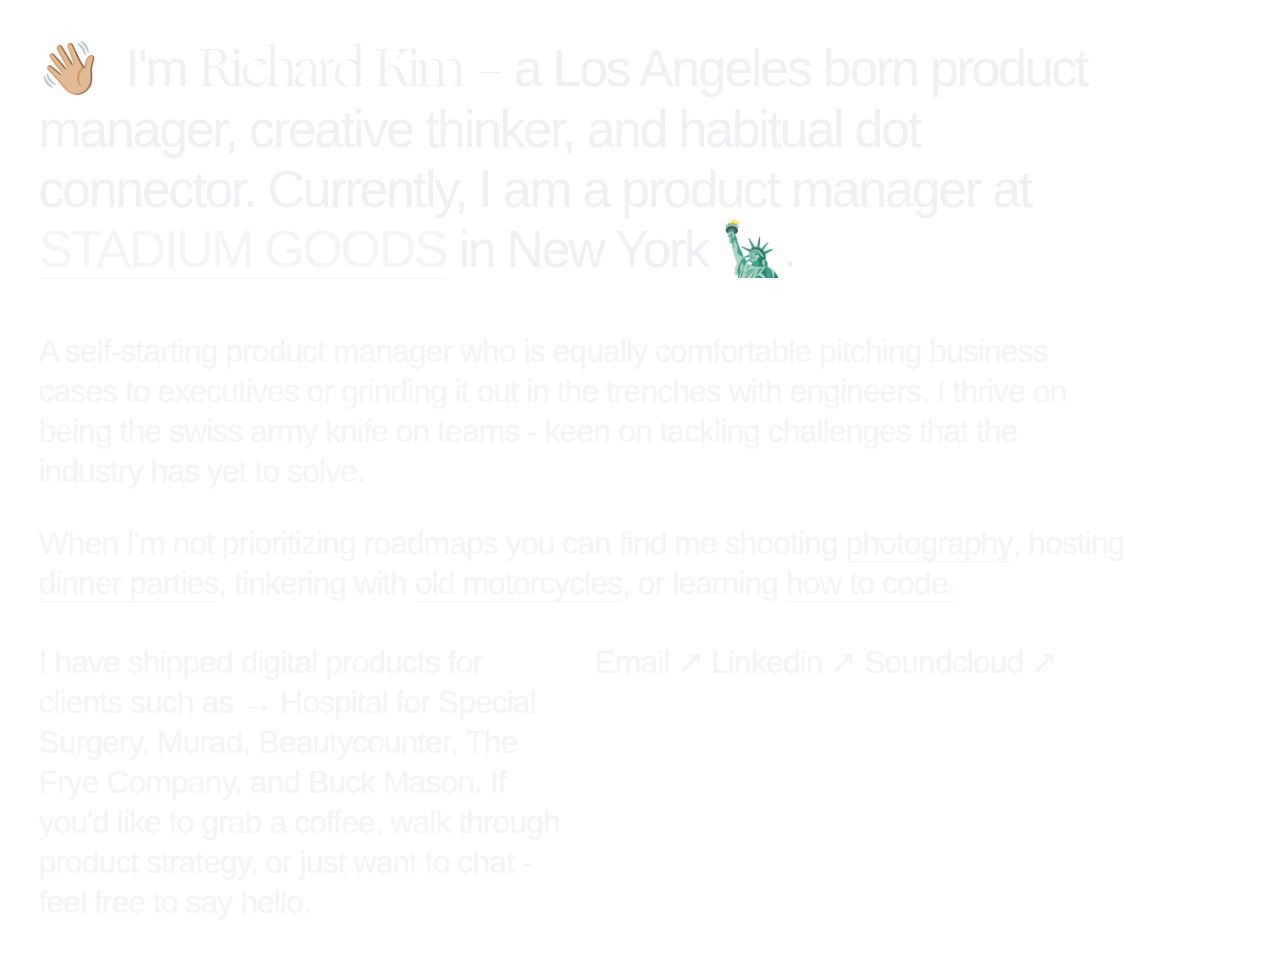
==== index.html @ e774eaf0 "Update index.html" ====
<html>
<head>
  <meta charset="utf-8"/>
  <title>Richard Kim – Product Manager</title>
  <meta content="Richard Kim is a Product Manager from Los Angeles living and working in Brooklyn, New York." name="description"/>
  <meta content="Richard Kim – Product Manager" property="og:title"/>
  <meta content="Richard Kim is a Product Manager from Los Angeles living and working in Brooklyn, New York." property="og:description"/>
  <meta content="assets/meta.png" property="og:image"/>
  <meta content="Richard Kim – Product Manager" property="twitter:title"/>
  <meta content="Richard Kim is a Product Manager from Los Angeles living and working in Brooklyn, New York." property="twitter:description"/>
  <meta content="assets/meta.png" property="twitter:image"/>
  <meta property="og:type" content="website"/>
  <meta content="summary_large_image" name="twitter:card"/>
  <meta content="width=device-width, initial-scale=1" name="viewport"/>
  <link href="https://emojipedia-us.s3.dualstack.us-west-1.amazonaws.com/thumbs/240/apple/237/black-large-square_2b1b.png" rel="shortcut icon" type="image/x-icon">
  <link href="https://emojipedia-us.s3.dualstack.us-west-1.amazonaws.com/thumbs/240/apple/237/black-large-square_2b1b.png" rel="apple-touch-icon">
  <!--CSS-->
  <link href="/css/rmsk.css" rel="stylesheet" >
  <!--[if lt IE 9]><script src="https://cdnjs.cloudflare.com/ajax/libs/html5shiv/3.7.3/html5shiv.min.js" type="text/javascript"></script><![endif]-->
  <script src="https://d3e54v103j8qbb.cloudfront.net/js/jquery-3.4.1.min.220afd743d.js?site=5a24876819e5440001d451df" type="text/javascript" integrity="sha256-CSXorXvZcTkaix6Yvo6HppcZGetbYMGWSFlBw8HfCJo=" crossorigin="anonymous"></script>
  <script src="https://uploads-ssl.webflow.com/5a24876819e5440001d451df/js/webflow.3bf64f3f9.js" type="text/javascript"></script>
   <!--[if lte IE 9]><script src="//cdnjs.cloudflare.com/ajax/libs/placeholders/3.0.2/placeholders.min.js"></script><![endif]-->

</head>
<body class="body">
  <div class="div-block-2019">
      <p class="paragraph-lrg">
          👋🏼 &nbsp;I'm<span class="name-hidden"> Richard Kim -</span> a Los Angeles born product manager, creative thinker, and habitual dot connector. Currently, I am a product manager at <a href="https://www.instagram.com/stadiumgoods/?hl=en" target="_blank" class="external">STADIUM GOODS</a> in New York 🗽.
      </p>
      <p class="paragraph-sml">
        A self-starting product manager who is equally comfortable pitching business cases to executives or grinding it out in the trenches with engineers. I thrive on being the swiss army knife on teams - keen on tackling challenges that the industry has yet to solve.
      </p>
        <p class="paragraph-sml">
          When I'm not prioritizing roadmaps you can find me shooting <span class="hover-title">photography</span><span class="hover-image"><img src="assets/seoul.jpg"></span>, hosting
          <span class="hover-title">dinner parties</span><span class="hover-image"><img src="assets/ig-1.JPG"></span>, tinkering with 
          <span class="hover-title">old motorcycles</span><span class="hover-image"><img src="assets/old-motorcycle.JPG"></span>, or learning 
          <span class="hover-title">how to code.</span><span class="hover-image"><img src="assets/write-code.png"></span>
        </p>
  </div>
  <div class="div-block-2019 sml">
      <div class="columns w-row">
          <div class="column-5 w-col w-col-6">
              <p class="paragraph-sml">I have shipped digital products for clients such as → Hospital for Special Surgery, Murad, Beautycounter, The Frye Company, and Buck Mason. If you'd like to grab a coffee, walk through product strategy, or just want to chat - feel free to say hello.</p>
          </div>
          <div class="column-6 w-col w-col-6">
              <p class="paragraph-sml">
                  <a href="mailto:richardmskim@gmail.com" class="links-2019">Email ↗</a>
                  <a href="https://www.linkedin.com/in/richard-kim-product-manager/" target="_blank" class="links-2019">Linkedin ↗</a>
                  <a href="https://soundcloud.com/richrdkim" target="_blank" class="links-2019">Soundcloud ↗</a>
              </p>
          </div>
      </div>
  </div>
</body>
</html>
---- css/rmsk.css ----
html{font-family:sans-serif;-ms-text-size-adjust:100%;-webkit-text-size-adjust:100%}body{margin:0}article,aside,details,figcaption,figure,footer,header,hgroup,main,menu,nav,section,summary{display:block}audio,canvas,progress,video{display:inline-block;vertical-align:baseline}audio:not([controls]){display:none;height:0}[hidden],template{display:none}a{background-color:transparent}a:active,a:hover{outline:0}abbr[title]{border-bottom:1px dotted}b,strong{font-weight:bold}dfn{font-style:italic}h1{font-size:2em;margin:.67em 0}mark{background:#ff0;color:#000}small{font-size:80%}sub,sup{font-size:75%;line-height:0;position:relative;vertical-align:baseline}sup{top:-0.5em}sub{bottom:-0.25em}img{border:0}svg:not(:root){overflow:hidden}figure{margin:1em 40px}hr{box-sizing:content-box;height:0}pre{overflow:auto}code,kbd,pre,samp{font-family:monospace,monospace;font-size:1em}button,input,optgroup,select,textarea{color:inherit;font:inherit;margin:0}button{overflow:visible}button,select{text-transform:none}button,html input[type="button"],input[type="reset"]{-webkit-appearance:button;cursor:pointer}button[disabled],html input[disabled]{cursor:default}button::-moz-focus-inner,input::-moz-focus-inner{border:0;padding:0}input{line-height:normal}input[type="checkbox"],input[type="radio"]{box-sizing:border-box;padding:0}input[type="number"]::-webkit-inner-spin-button,input[type="number"]::-webkit-outer-spin-button{height:auto}input[type="search"]{-webkit-appearance:none}input[type="search"]::-webkit-search-cancel-button,input[type="search"]::-webkit-search-decoration{-webkit-appearance:none}fieldset{border:1px solid #c0c0c0;margin:0 2px;padding:.35em .625em .75em}legend{border:0;padding:0}textarea{overflow:auto}optgroup{font-weight:bold}table{border-collapse:collapse;border-spacing:0}td,th{padding:0}

/* ==========================================================================
   Start of base Webflow CSS 
   ========================================================================== */
   @font-face{font-family:'webflow-icons';src:url("[data-uri]") format('truetype');font-weight:normal;font-style:normal}[class^="w-icon-"],[class*=" w-icon-"]{font-family:'webflow-icons' !important;speak:none;font-style:normal;font-weight:normal;font-variant:normal;text-transform:none;line-height:1;-webkit-font-smoothing:antialiased;-moz-osx-font-smoothing:grayscale}.w-icon-slider-right:before{content:"\e600"}.w-icon-slider-left:before{content:"\e601"}.w-icon-nav-menu:before{content:"\e602"}.w-icon-arrow-down:before,.w-icon-dropdown-toggle:before{content:"\e603"}.w-icon-file-upload-remove:before{content:"\e900"}.w-icon-file-upload-icon:before{content:"\e903"}*{-webkit-box-sizing:border-box;-moz-box-sizing:border-box;box-sizing:border-box}html{height:100%}body{margin:0;min-height:100%;background-color:#fff;font-family:Arial,sans-serif;font-size:14px;line-height:20px;color:#333}img{max-width:100%;vertical-align:middle;display:inline-block}html.w-mod-touch *{background-attachment:scroll !important}.w-block{display:block}.w-inline-block{max-width:100%;display:inline-block}.w-clearfix:before,.w-clearfix:after{content:" ";display:table;grid-column-start:1;grid-row-start:1;grid-column-end:2;grid-row-end:2}.w-clearfix:after{clear:both}.w-hidden{display:none}.w-button{display:inline-block;padding:9px 15px;background-color:#3898EC;color:white;border:0;line-height:inherit;text-decoration:none;cursor:pointer;border-radius:0}input.w-button{-webkit-appearance:button}html[data-w-dynpage] [data-w-cloak]{color:transparent !important}.w-webflow-badge,.w-webflow-badge *{position:static;left:auto;top:auto;right:auto;bottom:auto;z-index:auto;display:block;visibility:visible;overflow:visible;overflow-x:visible;overflow-y:visible;box-sizing:border-box;width:auto;height:auto;max-height:none;max-width:none;min-height:0;min-width:0;margin:0;padding:0;float:none;clear:none;border:0 none transparent;border-radius:0;background:none;background-image:none;background-position:0 0;background-size:auto auto;background-repeat:repeat;background-origin:padding-box;background-clip:border-box;background-attachment:scroll;background-color:transparent;box-shadow:none;opacity:1;transform:none;transition:none;direction:ltr;font-family:inherit;font-weight:inherit;color:inherit;font-size:inherit;line-height:inherit;font-style:inherit;font-variant:inherit;text-align:inherit;letter-spacing:inherit;text-decoration:inherit;text-indent:0;text-transform:inherit;list-style-type:disc;text-shadow:none;font-smoothing:auto;vertical-align:baseline;cursor:inherit;white-space:inherit;word-break:normal;word-spacing:normal;word-wrap:normal}.w-webflow-badge{position:fixed !important;display:inline-block !important;visibility:visible !important;z-index:2147483647 !important;top:auto !important;right:12px !important;bottom:12px !important;left:auto !important;color:#AAADB0 !important;background-color:#fff !important;border-radius:3px !important;padding:6px 8px 6px 6px !important;font-size:12px !important;opacity:1 !important;line-height:14px !important;text-decoration:none !important;transform:none !important;margin:0 !important;width:auto !important;height:auto !important;overflow:visible !important;white-space:nowrap;box-shadow:0 0 0 1px rgba(0,0,0,0.1),0 1px 3px rgba(0,0,0,0.1);cursor:pointer}.w-webflow-badge>img{display:inline-block !important;visibility:visible !important;opacity:1 !important;vertical-align:middle !important}h1,h2,h3,h4,h5,h6{font-weight:bold}h1{font-size:38px;line-height:44px;margin-top:20px}h2{font-size:32px;line-height:36px;margin-top:20px}h3{font-size:24px;line-height:30px;margin-top:20px}h4{font-size:18px;line-height:24px;margin-top:10px}h5{font-size:14px;line-height:20px;margin-top:10px}h6{font-size:12px;line-height:18px;margin-top:10px}p{margin-top:0}blockquote{margin:0 0 10px 0;padding:10px 20px;border-left:5px solid #E2E2E2;font-size:18px;line-height:22px}figure{margin:0}figcaption{margin-top:5px;text-align:center}ul,ol{margin-top:0;padding-left:40px}.w-list-unstyled{padding-left:0;list-style:none}.w-embed:before,.w-embed:after{content:" ";display:table;grid-column-start:1;grid-row-start:1;grid-column-end:2;grid-row-end:2}.w-embed:after{clear:both}.w-video{width:100%;position:relative;padding:0}.w-video iframe,.w-video object,.w-video embed{position:absolute;top:0;left:0;width:100%;height:100%}fieldset{padding:0;margin:0;border:0}button,html input[type="button"],input[type="reset"]{border:0;cursor:pointer;-webkit-appearance:button}.w-form{margin:0 0 15px}.w-form-done{display:none;padding:20px;text-align:center;background-color:#dddddd}.w-form-fail{display:none;margin-top:10px;padding:10px;background-color:#ffdede}label{display:block;margin-bottom:5px;font-weight:bold}.w-input,.w-select{display:block;width:100%;height:38px;padding:8px 12px;font-size:14px;line-height:1.42857143;color:#333333;vertical-align:middle;background-color:#ffffff;border:1px solid #cccccc}.w-input:-moz-placeholder,.w-select:-moz-placeholder{color:#999}.w-input::-moz-placeholder,.w-select::-moz-placeholder{color:#f0f0f5;}.w-input:-ms-input-placeholder,.w-select:-ms-input-placeholder{color:#999}.w-input::-webkit-input-placeholder,.w-select::-webkit-input-placeholder{color:#999}.w-input:focus,.w-select:focus{border-color:#3898EC;outline:0}.w-input[disabled],.w-select[disabled],.w-input[readonly],.w-select[readonly],fieldset[disabled] .w-input,fieldset[disabled] .w-select{cursor:not-allowed;background-color:#eeeeee}textarea.w-input,textarea.w-select{height:auto}.w-select{background-color:#f3f3f3}.w-select[multiple]{height:auto}.w-form-label{display:inline-block;cursor:pointer;font-weight:normal;margin-bottom:0}.w-radio{display:block;margin-bottom:5px;padding-left:20px}.w-radio:before,.w-radio:after{content:" ";display:table;grid-column-start:1;grid-row-start:1;grid-column-end:2;grid-row-end:2}.w-radio:after{clear:both}.w-radio-input{margin:4px 0 0;margin-top:1px \9;line-height:normal;float:left;margin-left:-20px}.w-radio-input{margin-top:3px}.w-file-upload{display:block}.w-file-upload-input{width:.1px;height:.1px;opacity:0;overflow:hidden;position:absolute;z-index:-100}.w-file-upload-default,.w-file-upload-uploading,.w-file-upload-success{display:inline-block;color:#333333}.w-file-upload-error{display:block;margin-top:10px}.w-file-upload-default.w-hidden,.w-file-upload-uploading.w-hidden,.w-file-upload-error.w-hidden,.w-file-upload-success.w-hidden{display:none}.w-file-upload-uploading-btn{display:flex;font-size:14px;font-weight:normal;cursor:pointer;margin:0;padding:8px 12px;border:1px solid #cccccc;background-color:#fafafa}.w-file-upload-file{display:flex;flex-grow:1;justify-content:space-between;margin:0;padding:8px 9px 8px 11px;border:1px solid #cccccc;background-color:#fafafa}.w-file-upload-file-name{font-size:14px;font-weight:normal;display:block}.w-file-remove-link{margin-top:3px;margin-left:10px;width:auto;height:auto;padding:3px;display:block;cursor:pointer}.w-icon-file-upload-remove{margin:auto;font-size:10px}.w-file-upload-error-msg{display:inline-block;color:#ea384c;padding:2px 0}.w-file-upload-info{display:inline-block;line-height:38px;padding:0 12px}.w-file-upload-label{display:inline-block;font-size:14px;font-weight:normal;cursor:pointer;margin:0;padding:8px 12px;border:1px solid #cccccc;background-color:#fafafa}.w-icon-file-upload-icon,.w-icon-file-upload-uploading{display:inline-block;margin-right:8px;width:20px}.w-icon-file-upload-uploading{height:20px}.w-container{margin-left:auto;margin-right:auto;max-width:940px}.w-container:before,.w-container:after{content:" ";display:table;grid-column-start:1;grid-row-start:1;grid-column-end:2;grid-row-end:2}.w-container:after{clear:both}.w-container .w-row{margin-left:-10px;margin-right:-10px}.w-row:before,.w-row:after{content:" ";display:table;grid-column-start:1;grid-row-start:1;grid-column-end:2;grid-row-end:2}.w-row:after{clear:both}.w-row .w-row{margin-left:0;margin-right:0}.w-col{position:relative;float:left;width:100%;min-height:1px;padding-left:10px;padding-right:10px}.w-col .w-col{padding-left:0;padding-right:0}.w-col-1{width:8.33333333%}.w-col-2{width:16.66666667%}.w-col-3{width:25%}.w-col-4{width:33.33333333%}.w-col-5{width:41.66666667%}.w-col-6{width:50%}.w-col-7{width:58.33333333%}.w-col-8{width:66.66666667%}.w-col-9{width:75%}.w-col-10{width:83.33333333%}.w-col-11{width:91.66666667%}.w-col-12{width:100%}.w-hidden-main{display:none !important}@media screen and (max-width:991px){.w-container{max-width:728px}.w-hidden-main{display:inherit !important}.w-hidden-medium{display:none !important}.w-col-medium-1{width:8.33333333%}.w-col-medium-2{width:16.66666667%}.w-col-medium-3{width:25%}.w-col-medium-4{width:33.33333333%}.w-col-medium-5{width:41.66666667%}.w-col-medium-6{width:50%}.w-col-medium-7{width:58.33333333%}.w-col-medium-8{width:66.66666667%}.w-col-medium-9{width:75%}.w-col-medium-10{width:83.33333333%}.w-col-medium-11{width:91.66666667%}.w-col-medium-12{width:100%}.w-col-stack{width:100%;left:auto;right:auto}}@media screen and (max-width:767px){.w-hidden-main{display:inherit !important}.w-hidden-medium{display:inherit !important}.w-hidden-small{display:none !important}.w-row,.w-container .w-row{margin-left:0;margin-right:0}.w-col{width:100%;left:auto;right:auto}.w-col-small-1{width:8.33333333%}.w-col-small-2{width:16.66666667%}.w-col-small-3{width:25%}.w-col-small-4{width:33.33333333%}.w-col-small-5{width:41.66666667%}.w-col-small-6{width:50%}.w-col-small-7{width:58.33333333%}.w-col-small-8{width:66.66666667%}.w-col-small-9{width:75%}.w-col-small-10{width:83.33333333%}.w-col-small-11{width:91.66666667%}.w-col-small-12{width:100%}}@media screen and (max-width:479px){.w-container{max-width:none}.w-hidden-main{display:inherit !important}.w-hidden-medium{display:inherit !important}.w-hidden-small{display:inherit !important}.w-hidden-tiny{display:none !important}.w-col{width:100%}.w-col-tiny-1{width:8.33333333%}.w-col-tiny-2{width:16.66666667%}.w-col-tiny-3{width:25%}.w-col-tiny-4{width:33.33333333%}.w-col-tiny-5{width:41.66666667%}.w-col-tiny-6{width:50%}.w-col-tiny-7{width:58.33333333%}.w-col-tiny-8{width:66.66666667%}.w-col-tiny-9{width:75%}.w-col-tiny-10{width:83.33333333%}.w-col-tiny-11{width:91.66666667%}.w-col-tiny-12{width:100%}}.w-widget{position:relative}.w-widget-map{width:100%;height:400px}.w-widget-map label{width:auto;display:inline}.w-widget-map img{max-width:inherit}.w-widget-map .gm-style-iw{text-align:center}.w-widget-map .gm-style-iw>button{display:none !important}.w-widget-twitter{overflow:hidden}.w-widget-twitter-count-shim{display:inline-block;vertical-align:top;position:relative;width:28px;height:20px;text-align:center;background:white;border:#758696 solid 1px;border-radius:3px}.w-widget-twitter-count-shim *{pointer-events:none;-webkit-user-select:none;-moz-user-select:none;-ms-user-select:none;user-select:none}.w-widget-twitter-count-shim .w-widget-twitter-count-inner{position:relative;font-size:15px;line-height:12px;text-align:center;color:#999;font-family:serif}.w-widget-twitter-count-shim .w-widget-twitter-count-clear{position:relative;display:block}.w-widget-twitter-count-shim.w--large{width:36px;height:28px}.w-widget-twitter-count-shim.w--large .w-widget-twitter-count-inner{font-size:18px;line-height:18px}.w-widget-twitter-count-shim:not(.w--vertical){margin-left:5px;margin-right:8px}.w-widget-twitter-count-shim:not(.w--vertical).w--large{margin-left:6px}.w-widget-twitter-count-shim:not(.w--vertical):before,.w-widget-twitter-count-shim:not(.w--vertical):after{top:50%;left:0;border:solid transparent;content:" ";height:0;width:0;position:absolute;pointer-events:none}.w-widget-twitter-count-shim:not(.w--vertical):before{border-color:rgba(117,134,150,0);border-right-color:#5d6c7b;border-width:4px;margin-left:-9px;margin-top:-4px}.w-widget-twitter-count-shim:not(.w--vertical).w--large:before{border-width:5px;margin-left:-10px;margin-top:-5px}.w-widget-twitter-count-shim:not(.w--vertical):after{border-color:rgba(255,255,255,0);border-right-color:white;border-width:4px;margin-left:-8px;margin-top:-4px}.w-widget-twitter-count-shim:not(.w--vertical).w--large:after{border-width:5px;margin-left:-9px;margin-top:-5px}.w-widget-twitter-count-shim.w--vertical{width:61px;height:33px;margin-bottom:8px}.w-widget-twitter-count-shim.w--vertical:before,.w-widget-twitter-count-shim.w--vertical:after{top:100%;left:50%;border:solid transparent;content:" ";height:0;width:0;position:absolute;pointer-events:none}.w-widget-twitter-count-shim.w--vertical:before{border-color:rgba(117,134,150,0);border-top-color:#5d6c7b;border-width:5px;margin-left:-5px}.w-widget-twitter-count-shim.w--vertical:after{border-color:rgba(255,255,255,0);border-top-color:white;border-width:4px;margin-left:-4px}.w-widget-twitter-count-shim.w--vertical .w-widget-twitter-count-inner{font-size:18px;line-height:22px}.w-widget-twitter-count-shim.w--vertical.w--large{width:76px}.w-widget-gplus{overflow:hidden}.w-background-video{position:relative;overflow:hidden;height:500px;color:white}.w-background-video>video{background-size:cover;background-position:50% 50%;position:absolute;margin:auto;width:100%;height:100%;right:-100%;bottom:-100%;top:-100%;left:-100%;object-fit:cover;z-index:-100}.w-background-video>video::-webkit-media-controls-start-playback-button{display:none !important;-webkit-appearance:none}.w-slider{position:relative;height:300px;text-align:center;background:#dddddd;clear:both;-webkit-tap-highlight-color:rgba(0,0,0,0);tap-highlight-color:rgba(0,0,0,0)}.w-slider-mask{position:relative;display:block;overflow:hidden;z-index:1;left:0;right:0;height:100%;white-space:nowrap}.w-slide{position:relative;display:inline-block;vertical-align:top;width:100%;height:100%;white-space:normal;text-align:left}.w-slider-nav{position:absolute;z-index:2;top:auto;right:0;bottom:0;left:0;margin:auto;padding-top:10px;height:40px;text-align:center;-webkit-tap-highlight-color:rgba(0,0,0,0);tap-highlight-color:rgba(0,0,0,0)}.w-slider-nav.w-round>div{border-radius:100%}.w-slider-nav.w-num>div{width:auto;height:auto;padding:.2em .5em;font-size:inherit;line-height:inherit}.w-slider-nav.w-shadow>div{box-shadow:0 0 3px rgba(51,51,51,0.4)}.w-slider-nav-invert{color:#fff}.w-slider-nav-invert>div{background-color:rgba(34,34,34,0.4)}.w-slider-nav-invert>div.w-active{background-color:#222}.w-slider-dot{position:relative;display:inline-block;width:1em;height:1em;background-color:rgba(255,255,255,0.4);cursor:pointer;margin:0 3px .5em;transition:background-color 100ms,color 100ms}.w-slider-dot.w-active{background-color:#fff}.w-slider-arrow-left,.w-slider-arrow-right{position:absolute;width:80px;top:0;right:0;bottom:0;left:0;margin:auto;cursor:pointer;overflow:hidden;color:white;font-size:40px;-webkit-tap-highlight-color:rgba(0,0,0,0);tap-highlight-color:rgba(0,0,0,0);-webkit-user-select:none;-moz-user-select:none;-ms-user-select:none;user-select:none}.w-slider-arrow-left [class^="w-icon-"],.w-slider-arrow-right [class^="w-icon-"],.w-slider-arrow-left [class*=" w-icon-"],.w-slider-arrow-right [class*=" w-icon-"]{position:absolute}.w-slider-arrow-left{z-index:3;right:auto}.w-slider-arrow-right{z-index:4;left:auto}.w-icon-slider-left,.w-icon-slider-right{top:0;right:0;bottom:0;left:0;margin:auto;width:1em;height:1em}.w-dropdown{display:inline-block;position:relative;text-align:left;margin-left:auto;margin-right:auto;z-index:900}.w-dropdown-btn,.w-dropdown-toggle,.w-dropdown-link{position:relative;vertical-align:top;text-decoration:none;color:#222222;padding:20px;text-align:left;margin-left:auto;margin-right:auto;white-space:nowrap}.w-dropdown-toggle{-webkit-user-select:none;-moz-user-select:none;-ms-user-select:none;user-select:none;display:inline-block;cursor:pointer;padding-right:40px}.w-icon-dropdown-toggle{position:absolute;top:0;right:0;bottom:0;margin:auto;margin-right:20px;width:1em;height:1em}.w-dropdown-list{position:absolute;background:#dddddd;display:none;min-width:100%}.w-dropdown-list.w--open{display:block}.w-dropdown-link{padding:10px 20px;display:block;color:#222222}.w-dropdown-link.w--current{color:#0082f3}@media screen and (max-width:767px){.w-nav-brand{padding-left:10px}}.w-lightbox-backdrop{color:#000;cursor:auto;font-family:serif;font-size:medium;font-style:normal;font-variant:normal;font-weight:normal;letter-spacing:normal;line-height:normal;list-style:disc;text-align:start;text-indent:0;text-shadow:none;text-transform:none;visibility:visible;white-space:normal;word-break:normal;word-spacing:normal;word-wrap:normal;position:fixed;top:0;right:0;bottom:0;left:0;color:#fff;font-family:"Helvetica Neue",Helvetica,Ubuntu,"Segoe UI",Verdana,sans-serif;font-size:17px;line-height:1.2;font-weight:300;text-align:center;background:rgba(0,0,0,0.9);z-index:2000;outline:0;opacity:0;-webkit-user-select:none;-moz-user-select:none;-ms-user-select:none;-webkit-tap-highlight-color:transparent;-webkit-transform:translate(0, 0)}.w-lightbox-backdrop,.w-lightbox-container{height:100%;overflow:auto;-webkit-overflow-scrolling:touch}.w-lightbox-content{position:relative;height:100vh;overflow:hidden}.w-lightbox-view{position:absolute;width:100vw;height:100vh;opacity:0}.w-lightbox-view:before{content:"";height:100vh}.w-lightbox-group,.w-lightbox-group .w-lightbox-view,.w-lightbox-group .w-lightbox-view:before{height:86vh}.w-lightbox-frame,.w-lightbox-view:before{display:inline-block;vertical-align:middle}.w-lightbox-figure{position:relative;margin:0}.w-lightbox-group .w-lightbox-figure{cursor:pointer}.w-lightbox-img{width:auto;height:auto;max-width:none}.w-lightbox-image{display:block;float:none;max-width:100vw;max-height:100vh}.w-lightbox-group .w-lightbox-image{max-height:86vh}.w-lightbox-caption{position:absolute;right:0;bottom:0;left:0;padding:.5em 1em;background:rgba(0,0,0,0.4);text-align:left;text-overflow:ellipsis;white-space:nowrap;overflow:hidden}.w-lightbox-embed{position:absolute;top:0;right:0;bottom:0;left:0;width:100%;height:100%}.w-lightbox-control{position:absolute;top:0;width:4em;background-size:24px;background-repeat:no-repeat;background-position:center;cursor:pointer;-webkit-transition:all .3s;transition:all .3s}.w-lightbox-left{display:none;bottom:0;left:0;background-image:url("[data-uri]")}.w-lightbox-right{display:none;right:0;bottom:0;background-image:url("[data-uri]")}.w-lightbox-close{right:0;height:2.6em;background-image:url("[data-uri]");background-size:18px}.w-lightbox-strip{position:absolute;bottom:0;left:0;right:0;padding:0 1vh;line-height:0;white-space:nowrap;overflow-x:auto;overflow-y:hidden}.w-lightbox-item{display:inline-block;width:10vh;padding:2vh 1vh;box-sizing:content-box;cursor:pointer;-webkit-transform:translate3d(0, 0, 0)}.w-lightbox-active{opacity:.3}.w-lightbox-thumbnail{position:relative;height:10vh;background:#222;overflow:hidden}.w-lightbox-thumbnail-image{position:absolute;top:0;left:0}.w-lightbox-thumbnail .w-lightbox-tall{top:50%;width:100%;-webkit-transform:translate(0, -50%);-ms-transform:translate(0, -50%);transform:translate(0, -50%)}.w-lightbox-thumbnail .w-lightbox-wide{left:50%;height:100%;-webkit-transform:translate(-50%, 0);-ms-transform:translate(-50%, 0);transform:translate(-50%, 0)}.w-lightbox-spinner{position:absolute;top:50%;left:50%;box-sizing:border-box;width:40px;height:40px;margin-top:-20px;margin-left:-20px;border:5px solid rgba(0,0,0,0.4);border-radius:50%;-webkit-animation:spin .8s infinite linear;animation:spin .8s infinite linear}.w-lightbox-spinner:after{content:"";position:absolute;top:-4px;right:-4px;bottom:-4px;left:-4px;border:3px solid transparent;border-bottom-color:#fff;border-radius:50%}.w-lightbox-hide{display:none}.w-lightbox-noscroll{overflow:hidden}@media (min-width:768px){.w-lightbox-content{height:96vh;margin-top:2vh}.w-lightbox-view,.w-lightbox-view:before{height:96vh}.w-lightbox-group,.w-lightbox-group .w-lightbox-view,.w-lightbox-group .w-lightbox-view:before{height:84vh}.w-lightbox-image{max-width:96vw;max-height:96vh}.w-lightbox-group .w-lightbox-image{max-width:82.3vw;max-height:84vh}.w-lightbox-left,.w-lightbox-right{display:block;opacity:.5}.w-lightbox-close{opacity:.8}.w-lightbox-control:hover{opacity:1}}.w-lightbox-inactive,.w-lightbox-inactive:hover{opacity:0}.w-richtext:before,.w-richtext:after{content:" ";display:table;grid-column-start:1;grid-row-start:1;grid-column-end:2;grid-row-end:2}.w-richtext:after{clear:both}.w-richtext[contenteditable="true"]:before,.w-richtext[contenteditable="true"]:after{white-space:initial}.w-richtext ol,.w-richtext ul{overflow:hidden}.w-richtext .w-richtext-figure-selected.w-richtext-figure-type-video div:after,.w-richtext .w-richtext-figure-selected[data-rt-type="video"] div:after{outline:2px solid #2895f7}.w-richtext .w-richtext-figure-selected.w-richtext-figure-type-image div,.w-richtext .w-richtext-figure-selected[data-rt-type="image"] div{outline:2px solid #2895f7}.w-richtext figure.w-richtext-figure-type-video>div:after,.w-richtext figure[data-rt-type="video"]>div:after{content:'';position:absolute;display:none;left:0;top:0;right:0;bottom:0}.w-richtext figure{position:relative;max-width:60%}.w-richtext figure>div:before{cursor:default !important}.w-richtext figure img{width:100%}.w-richtext figure figcaption.w-richtext-figcaption-placeholder{opacity:.6}.w-richtext figure div{font-size:0;color:transparent}.w-richtext figure.w-richtext-figure-type-image,.w-richtext figure[data-rt-type="image"]{display:table}.w-richtext figure.w-richtext-figure-type-image>div,.w-richtext figure[data-rt-type="image"]>div{display:inline-block}.w-richtext figure.w-richtext-figure-type-image>figcaption,.w-richtext figure[data-rt-type="image"]>figcaption{display:table-caption;caption-side:bottom}.w-richtext figure.w-richtext-figure-type-video,.w-richtext figure[data-rt-type="video"]{width:60%;height:0}.w-richtext figure.w-richtext-figure-type-video iframe,.w-richtext figure[data-rt-type="video"] iframe{position:absolute;top:0;left:0;width:100%;height:100%}.w-richtext figure.w-richtext-figure-type-video>div,.w-richtext figure[data-rt-type="video"]>div{width:100%}.w-richtext figure.w-richtext-align-center{margin-right:auto;margin-left:auto;clear:both}.w-richtext figure.w-richtext-align-center.w-richtext-figure-type-image>div,.w-richtext figure.w-richtext-align-center[data-rt-type="image"]>div{max-width:100%}.w-richtext figure.w-richtext-align-normal{clear:both}.w-richtext figure.w-richtext-align-fullwidth{width:100%;max-width:100%;text-align:center;clear:both;display:block;margin-right:auto;margin-left:auto}.w-richtext figure.w-richtext-align-fullwidth>div{display:inline-block;padding-bottom:inherit}.w-richtext figure.w-richtext-align-fullwidth>figcaption{display:block}.w-richtext figure.w-richtext-align-floatleft{float:left;margin-right:15px;clear:none}.w-richtext figure.w-richtext-align-floatright{float:right;margin-left:15px;clear:none}.w-nav{position:relative;background:#dddddd;z-index:1000}.w-nav:before,.w-nav:after{content:" ";display:table;grid-column-start:1;grid-row-start:1;grid-column-end:2;grid-row-end:2}.w-nav:after{clear:both}.w-nav-brand{position:relative;float:left;text-decoration:none;color:#333333}.w-nav-link{position:relative;display:inline-block;vertical-align:top;text-decoration:none;color:#222222;padding:20px;text-align:left;margin-left:auto;margin-right:auto}.w-nav-link.w--current{color:#0082f3}.w-nav-menu{position:relative;float:right}[data-nav-menu-open]{display:block !important;position:absolute;top:100%;left:0;right:0;background:#C8C8C8;text-align:center;overflow:visible;min-width:200px}.w--nav-link-open{display:block;position:relative}.w-nav-overlay{position:absolute;overflow:hidden;display:none;top:100%;left:0;right:0;width:100%}.w-nav-overlay [data-nav-menu-open]{top:0}.w-nav[data-animation="over-left"] .w-nav-overlay{width:auto}.w-nav[data-animation="over-left"] .w-nav-overlay,.w-nav[data-animation="over-left"] [data-nav-menu-open]{right:auto;z-index:1;top:0}.w-nav[data-animation="over-right"] .w-nav-overlay{width:auto}.w-nav[data-animation="over-right"] .w-nav-overlay,.w-nav[data-animation="over-right"] [data-nav-menu-open]{left:auto;z-index:1;top:0}.w-nav-button{position:relative;float:right;padding:18px;font-size:24px;display:none;cursor:pointer;-webkit-tap-highlight-color:rgba(0,0,0,0);tap-highlight-color:rgba(0,0,0,0);-webkit-user-select:none;-moz-user-select:none;-ms-user-select:none;user-select:none}.w-nav-button.w--open{background-color:#C8C8C8;color:white}.w-nav[data-collapse="all"] .w-nav-menu{display:none}.w-nav[data-collapse="all"] .w-nav-button{display:block}.w--nav-dropdown-open{display:block}.w--nav-dropdown-toggle-open{display:block}.w--nav-dropdown-list-open{position:static}@media screen and (max-width:991px){.w-nav[data-collapse="medium"] .w-nav-menu{display:none}.w-nav[data-collapse="medium"] .w-nav-button{display:block}}@media screen and (max-width:767px){.w-nav[data-collapse="small"] .w-nav-menu{display:none}.w-nav[data-collapse="small"] .w-nav-button{display:block}.w-nav-brand{padding-left:10px}}@media screen and (max-width:479px){.w-nav[data-collapse="tiny"] .w-nav-menu{display:none}.w-nav[data-collapse="tiny"] .w-nav-button{display:block}}.w-tabs{position:relative}.w-tabs:before,.w-tabs:after{content:" ";display:table;grid-column-start:1;grid-row-start:1;grid-column-end:2;grid-row-end:2}.w-tabs:after{clear:both}.w-tab-menu{position:relative}.w-tab-link{position:relative;display:inline-block;vertical-align:top;text-decoration:none;padding:9px 30px;text-align:left;cursor:pointer;color:#222222;background-color:#dddddd}.w-tab-link.w--current{background-color:#C8C8C8}.w-tab-link:focus{outline:0}.w-tab-content{position:relative;display:block;overflow:hidden}.w-tab-pane{position:relative;display:none}.w--tab-active{display:block}@media screen and (max-width:479px){.w-tab-link{display:block}}.w-ix-emptyfix:after{content:""}@keyframes spin{0%{transform:rotate(0deg)}100%{transform:rotate(360deg)}}.w-dyn-empty{padding:10px;background-color:#dddddd}.w-dyn-hide{display:none !important}.w-dyn-bind-empty{display:none !important}.w-condition-invisible{display:none !important}

   /* ==========================================================================
      Start of Hover CSS
      ========================================================================== */
.hover-title {
    display: inline;
    pointer-events: auto;
    cursor: pointer;
    border-bottom: 1px solid #f5f5f5;
  }

.hover-image {
    visibility: hidden;
  }

body:not(.mobile) .hover-title:hover + .hover-image {
    visibility: visible;
    pointer-events: none;
  }

.hover-image {
    display: flex;
    position: fixed;
    top: 80%;
    left: 80%;
    transform: translate(-50%, -50%);
    z-index: -1;
    pointer-events: none;
    flex-direction: column;
    align-items: center;
    justify-content: center;

/* Change width and height to scale images */
    width: 40vw;
    height: 40vh;
  }

.hover-image img {
    max-width: 100% !important;
    max-height: 100% !important;
    width: auto !important;
    height: auto !important;
    margin-bottom: 0;
  }

   /* ==========================================================================
      CSS
      ========================================================================== */
    ::-moz-selection { background:#f0f0f5; }
    ::selection { background:#f0f0f5; }

   
    a.external:visited {
      text-decoration: none;
      color: #f5f5f5;
      border-bottom: 1px solid #f5f5f5;
  }
    a.external:link {
      text-decoration: none;
      color: #f5f5f5;
      border-bottom: 1px solid #f5f5f5;
  }

   
   .utility-page-wrap {
     display: block;
     width: 300px;
     height: 100vh;
     max-height: 100%;
     max-width: 50%;
     margin-top: 10%;
     margin-right: auto;
     margin-left: auto;
     -webkit-box-pack: center;
     -webkit-justify-content: center;
     -ms-flex-pack: center;
     justify-content: center;
     -webkit-box-align: center;
     -webkit-align-items: center;
     -ms-flex-align: center;
     align-items: center;
   }
   
   .utility-page-content {
     display: block;
     margin-right: auto;
     margin-left: auto;
     -webkit-box-orient: vertical;
     -webkit-box-direction: normal;
     -webkit-flex-direction: column;
     -ms-flex-direction: column;
     flex-direction: column;
     text-align: center;
   }
   
   .utility-page-form {
     display: -webkit-box;
     display: -webkit-flex;
     display: -ms-flexbox;
     display: flex;
     -webkit-box-orient: vertical;
     -webkit-box-direction: normal;
     -webkit-flex-direction: column;
     -ms-flex-direction: column;
     flex-direction: column;
     -webkit-box-pack: start;
     -webkit-justify-content: flex-start;
     -ms-flex-pack: start;
     justify-content: flex-start;
     -webkit-box-align: start;
     -webkit-align-items: flex-start;
     -ms-flex-align: start;
     align-items: flex-start;
   }
   
   .submit-button {
     border-radius: 4px;
   }
   
   .div-block-2019 {
     width: 85%;
     margin-top: 3%;
     margin-left: 3%;
   }
   
   .div-block-2019.sml {
     margin-bottom: 0px;
   }
   
   .paragraph-lrg {
     font-family: Favorit, sans-serif;
     color: #f0f0f5;
     font-size: 3.7em;
     line-height: 60px;
     letter-spacing: -2.2px;
   }
   
   .paragraph-lrg.hover {
     position: absolute;
     border-bottom: 2px solid #797979;
     color: #797979;
     cursor: se-resize;
   }
   
   .paragraph-sml {
     font-family: Favorit, sans-serif;
     color: #f5f5f5;
     font-size: 32px;
     line-height: 40px;
     letter-spacing: -1px;
   }
   
   .column-5 {
     padding-right: 12px;
     padding-left: 0px;
   }
   
   .column-6 {
     padding-right: 0px;
     padding-left: 12px;
   }
   
   .image-9 {
     position: absolute;
     left: 25%;
     top: 13%;
     right: 0%;
     bottom: 0%;
     z-index: 1;
     border-radius: 0px;
   }
   
   .links-2019 {
     color: #f5f5f5;
     text-decoration: none;
     cursor: pointer;
   }
   
   .image-10 {
     display: none;
   }
   
   .paragraph-xl {
     display: none;
     font-family: Favorit, sans-serif;
     color: #111;
     font-size: 52px;
     line-height: 60px;
     letter-spacing: -2.2px;
   }
   
   .body {
     overflow: auto;
     background-color: #101010;
     background: url(https://static.highsnobiety.com/thumbor/MctsD_KGHaMLcYtyAIEdGMLjDKo=/fit-in/800x533/smart/static.highsnobiety.com/wp-content/uploads/2013/07/tet-wtaps-interview-01.jpg) no-repeat center center fixed; 
     -webkit-background-size: cover;
     -moz-background-size: cover;
     -o-background-size: cover;
     background-size: cover;
   }
   
   .text-span {
     color: #111;
   }
   
   .text-span-2 {
     color: #111;
   }
   


   .name-hidden {
     display: inline;
     opacity: 1;
     color: #f0f0f5;
     font-family: "Ogg";
   }
   
   html.w-mod-js *[data-ix="ease-in-scroll-1s"] {
     opacity: 0;
   }
   
   html.w-mod-js *[data-ix="ease-in-scroll-1s-2"] {
     opacity: 0;
   }
   
   html.w-mod-js *[data-ix="about-ease"] {
     opacity: 0;
   }
   
   @media screen and (max-width: 991px) {
     .link-2 {
       font-size: 24px;
       letter-spacing: 0.4px;
     }
     .div-block-2019 {
       width: 90%;
     }
     .image-9 {
       left: 50%;
       top: 2%;
     }
     .image-10 {
       display: none;
     }
     .paragraph-xl {
       display: none;
     }
     .columns {
       margin-bottom: 40px;
     }
     .name-hidden {
       color: #fafafa;
     }
   }
   
   @media screen and (max-width: 767px) {
    .hover-image {
      display: flex;
      position: fixed;
      top: 80%;
      left: 50%;
      transform: translate(-50%, -50%);
      z-index: -1;
      pointer-events: none;
      flex-direction: column;
      align-items: center;
      justify-content: center;
      width: 80vw;
      height: 80vh;
     } 

    .link-2 {
       font-size: 22px;
     }
     .div-block-2019 {
       width: 92%;
     }
     .paragraph-lrg {
       margin-bottom: 40px;
       font-size: 36px;
       line-height: 44px;
     }
     .paragraph-lrg.hover {
       display: none;
     }
     .paragraph-sml {
       margin-bottom: 40px;
     }
     .column-5 {
       padding-right: 0px;
     }
     .column-6 {
       padding-left: 0px;
     }
     .image-9 {
       display: none;
     }
     .image-10 {
       display: none;
     }
     .paragraph-xl {
       display: inline-block;
       margin-top: 40px;
       margin-bottom: 20px;
       font-size: 68px;
       line-height: 74px;
     }
     .name-hidden {
       opacity: 1;
       color: #f0f0f5;
     }
   }
   
   @media screen and (max-width: 479px) {
      .link-2 {
       font-size: 20px;
     }
     .utility-page-wrap {
       max-width: 90%;
     }
     .div-block-2019 {
       width: 92%;
       margin-top: 10%;
       margin-bottom: 10%;
     }
     .div-block-2019.sml {
       margin-top: 0%;
       margin-bottom: 15%;
       padding-bottom: 10px;
     }
     .paragraph-lrg {
       margin-bottom: 20px;
       font-size: 30px;
       line-height: 38px;
       letter-spacing: -1px;
     }
     .paragraph-lrg.hover {
       display: none;
     }
     .paragraph-sml {
       display: block;
       margin-bottom: 20px;
       font-size: 20px;
       line-height: 28px;
       letter-spacing: -0.5px;
     }
     .image-9 {
       display: none;
     }
     .image-10 {
       display: block;
       width: 94%;
       max-width: none;
       min-width: auto;
       margin-top: 3%;
       margin-right: 3%;
       margin-left: 3%;
       float: none;
       border-radius: 4px;
     }
     .paragraph-xl {
       display: inline-block;
       margin-top: 20px;
       margin-bottom: 20px;
       font-size: 68px;
       line-height: 74px;
       letter-spacing: -1.25px;
     }
     .body {
       background-color: #101010;
     }
     .name-hidden {
       opacity: 1;
       color: #f0f0f5;
     }
   }
   @font-face {
    font-family: 'Ogg';
    src: url('/fonts/OggRoman-Regular.woff2') format('woff2');
    font-weight: 400;
    font-style: normal;
  }
   @font-face {
     font-family: 'Neue Haas Unica Pro';
     src: url('https://uploads-ssl.webflow.com/5a24876819e5440001d451df/5bdd27294de57d2c0fe48768_neue-haas-unica-pro-regular.woff') format('woff');
     font-weight: 400;
     font-style: normal;
   }
   @font-face {
     font-family: 'Favorit Lining';
     src: url('https://uploads-ssl.webflow.com/5a24876819e5440001d451df/5dddf8d5af313a7bf38b9d48_Favorit-Light_Lining.woff') format('woff');
     font-weight: 200;
     font-style: normal;
   }
   @font-face {
     font-family: 'Favorit';
     src: url('https://uploads-ssl.webflow.com/5a24876819e5440001d451df/5dddf8d57f261535bcf4a244_Favorit_Light.woff') format('woff');
     font-weight: 300;
     font-style: normal;
   }
   @font-face {
     font-family: 'Helveticaneue';
     src: url('https://uploads-ssl.webflow.com/5a24876819e5440001d451df/5a2c54df937442000184919f_HelveticaNeue%20Light.ttf') format('truetype');
     font-weight: 300;
     font-style: normal;
   }
   @font-face {
     font-family: 'Helveticaneue';
     src: url('https://uploads-ssl.webflow.com/5a24876819e5440001d451df/5a2c5455b311980001620f72_HelveticaNeue-Bold.ttf') format('truetype');
     font-weight: 700;
     font-style: normal;
   }
   @font-face {
     font-family: 'Helveticaneue';
     src: url('https://uploads-ssl.webflow.com/5a24876819e5440001d451df/5a2c54c09374420001849192_helveticaneue-thin.ttf') format('truetype');
     font-weight: 100;
     font-style: normal;
   }
   @font-face {
     font-family: 'Neue Haas Unica Pro';
     src: url('https://uploads-ssl.webflow.com/5a24876819e5440001d451df/5c68e6d52e43da02893c5edc_NeueHaasUnicaPro-Thin.otf') format('opentype');
     font-weight: 100;
     font-style: normal;
   }
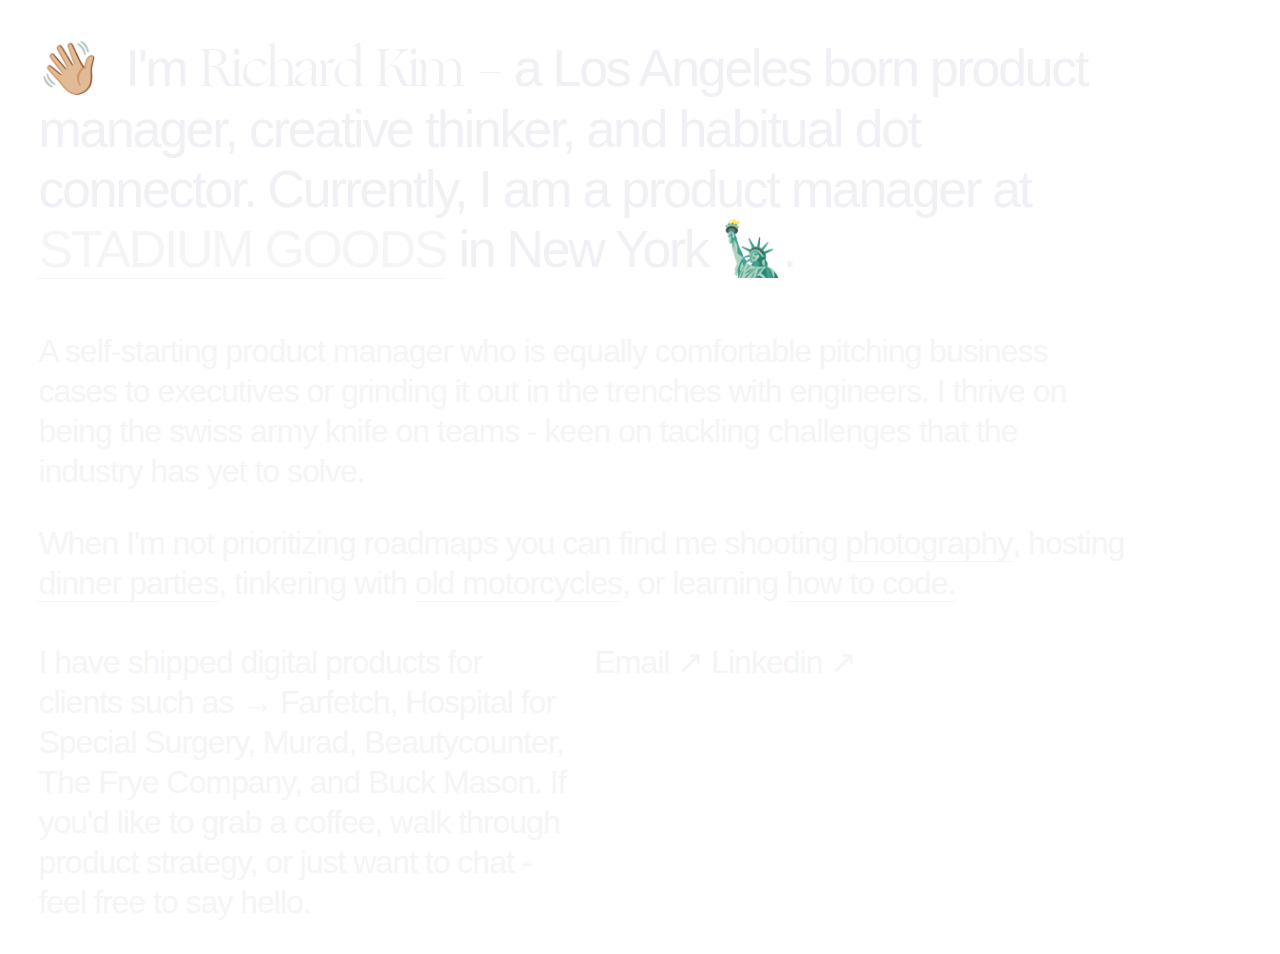
==== commit e9eef3b1: "Update index.html" ====
--- a/index.html
+++ b/index.html
@@ -40,13 +40,12 @@
   <div class="div-block-2019 sml">
       <div class="columns w-row">
           <div class="column-5 w-col w-col-6">
-              <p class="paragraph-sml">I have shipped digital products for clients such as → Hospital for Special Surgery, Murad, Beautycounter, The Frye Company, and Buck Mason. If you'd like to grab a coffee, walk through product strategy, or just want to chat - feel free to say hello.</p>
+              <p class="paragraph-sml">I have shipped digital products for clients such as → Farfetch, Hospital for Special Surgery, Murad, Beautycounter, The Frye Company, and Buck Mason. If you'd like to grab a coffee, walk through product strategy, or just want to chat - feel free to say hello.</p>
           </div>
           <div class="column-6 w-col w-col-6">
               <p class="paragraph-sml">
                   <a href="mailto:richardmskim@gmail.com" class="links-2019">Email ↗</a>
                   <a href="https://www.linkedin.com/in/richard-kim-product-manager/" target="_blank" class="links-2019">Linkedin ↗</a>
-                  <a href="https://soundcloud.com/richrdkim" target="_blank" class="links-2019">Soundcloud ↗</a>
               </p>
           </div>
       </div>
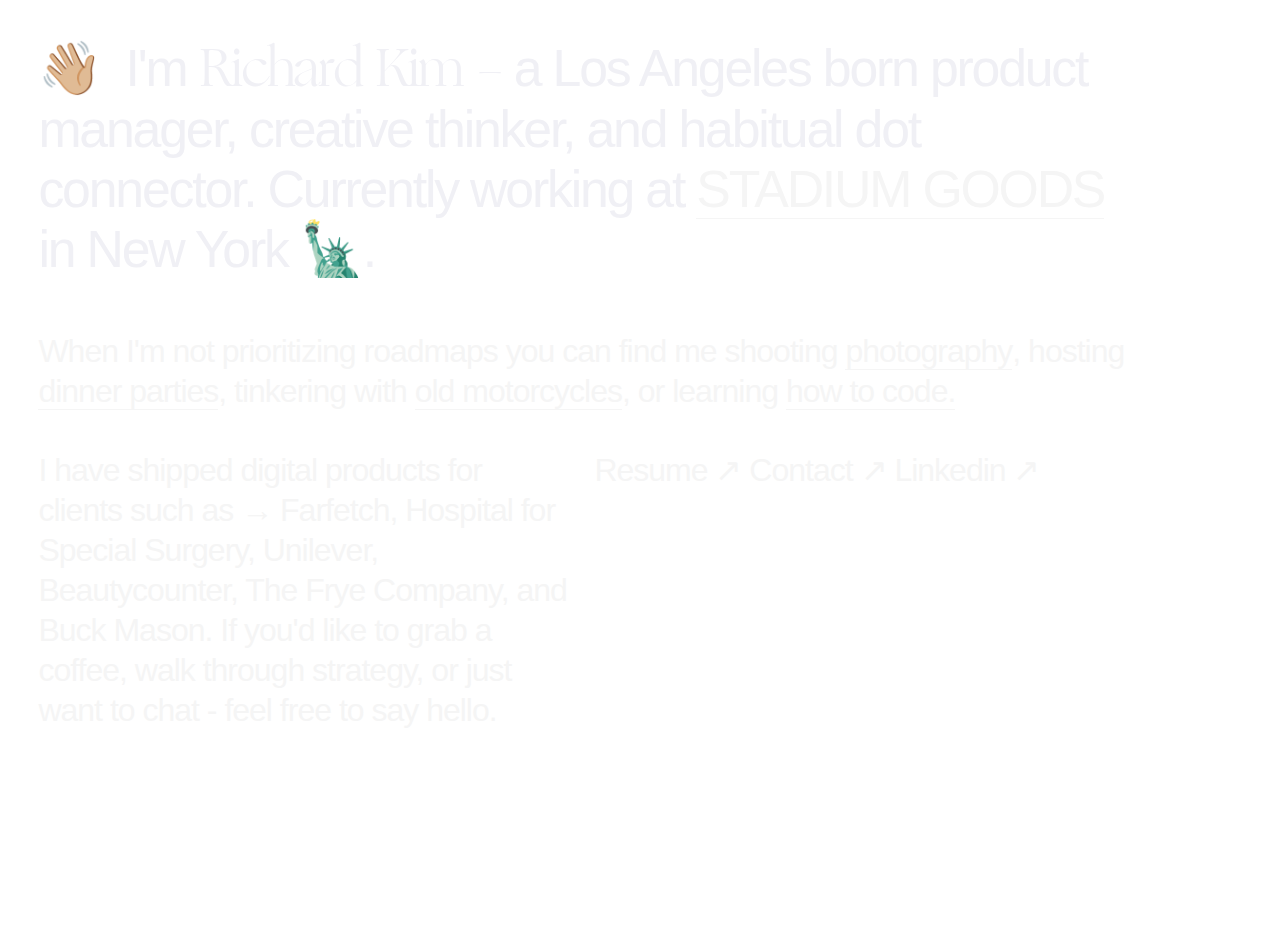
==== commit be27293b: "Update index.html" ====
--- a/index.html
+++ b/index.html
@@ -25,26 +25,24 @@
 <body class="body">
   <div class="div-block-2019">
       <p class="paragraph-lrg">
-          👋🏼 &nbsp;I'm<span class="name-hidden"> Richard Kim -</span> a Los Angeles born product manager, creative thinker, and habitual dot connector. Currently, I am a product manager at <a href="https://www.instagram.com/stadiumgoods/?hl=en" target="_blank" class="external">STADIUM GOODS</a> in New York 🗽.
+          👋🏼 &nbsp;I'm<span class="name-hidden"> Richard Kim -</span> a Los Angeles born product manager, creative thinker, and habitual dot connector. Currently working at <a href="https://www.instagram.com/stadiumgoods/?hl=en" target="_blank" class="external">STADIUM GOODS</a> in New York 🗽.
       </p>
       <p class="paragraph-sml">
-        A self-starting product manager who is equally comfortable pitching business cases to executives or grinding it out in the trenches with engineers. I thrive on being the swiss army knife on teams - keen on tackling challenges that the industry has yet to solve.
-      </p>
-        <p class="paragraph-sml">
           When I'm not prioritizing roadmaps you can find me shooting <span class="hover-title">photography</span><span class="hover-image"><img src="assets/seoul.jpg"></span>, hosting
           <span class="hover-title">dinner parties</span><span class="hover-image"><img src="assets/ig-1.JPG"></span>, tinkering with 
           <span class="hover-title">old motorcycles</span><span class="hover-image"><img src="assets/old-motorcycle.JPG"></span>, or learning 
           <span class="hover-title">how to code.</span><span class="hover-image"><img src="assets/write-code.png"></span>
-        </p>
+      </p>
   </div>
   <div class="div-block-2019 sml">
       <div class="columns w-row">
           <div class="column-5 w-col w-col-6">
-              <p class="paragraph-sml">I have shipped digital products for clients such as → Farfetch, Hospital for Special Surgery, Murad, Beautycounter, The Frye Company, and Buck Mason. If you'd like to grab a coffee, walk through product strategy, or just want to chat - feel free to say hello.</p>
+              <p class="paragraph-sml">I have shipped digital products for clients such as → Farfetch, Hospital for Special Surgery, Unilever, Beautycounter, The Frye Company, and Buck Mason. If you'd like to grab a coffee, walk through strategy, or just want to chat - feel free to say hello.</p>
           </div>
           <div class="column-6 w-col w-col-6">
               <p class="paragraph-sml">
-                  <a href="mailto:richardmskim@gmail.com" class="links-2019">Email ↗</a>
+                  <a href="https://drive.google.com/file/d/10Drb95AjwOddddp1iuH8jJJFGaTnSLfr8ZBP/view" class="links-2019">Resume ↗</a>
+                  <a href="mailto:richardmskim@gmail.com" class="links-2019">Contact ↗</a>
                   <a href="https://www.linkedin.com/in/richard-kim-product-manager/" target="_blank" class="links-2019">Linkedin ↗</a>
               </p>
           </div>
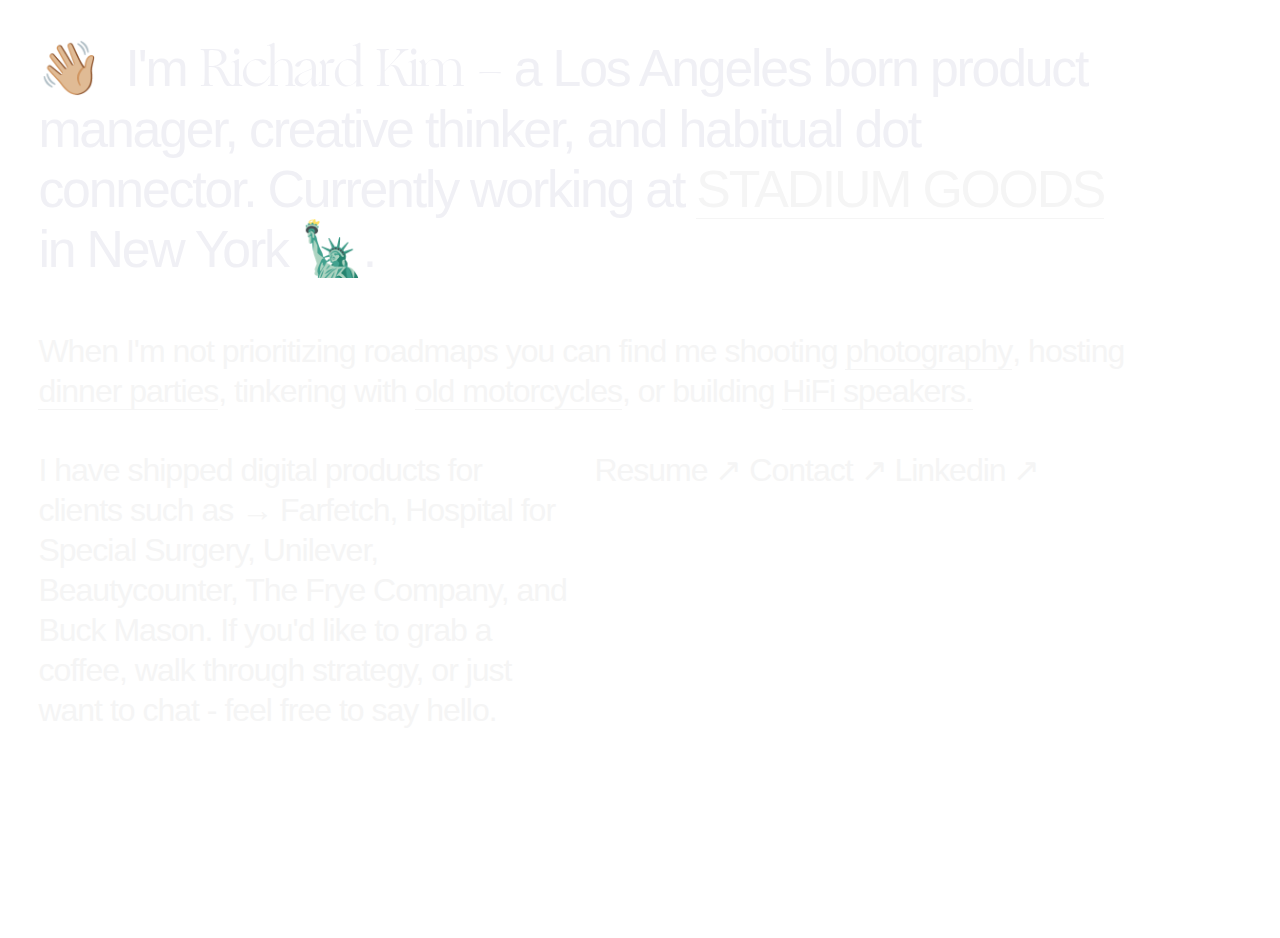
==== commit 15988325: "Update index.html" ====
--- a/index.html
+++ b/index.html
@@ -30,8 +30,8 @@
       <p class="paragraph-sml">
           When I'm not prioritizing roadmaps you can find me shooting <span class="hover-title">photography</span><span class="hover-image"><img src="assets/seoul.jpg"></span>, hosting
           <span class="hover-title">dinner parties</span><span class="hover-image"><img src="assets/ig-1.JPG"></span>, tinkering with 
-          <span class="hover-title">old motorcycles</span><span class="hover-image"><img src="assets/old-motorcycle.JPG"></span>, or learning 
-          <span class="hover-title">how to code.</span><span class="hover-image"><img src="assets/write-code.png"></span>
+          <span class="hover-title">old motorcycles</span><span class="hover-image"><img src="assets/old-motorcycle.JPG"></span>, or building  
+          <span class="hover-title">HiFi speakers.</span><span class="hover-image"><img src="assets/RNI-Films-IMG-9827D83F-3AD3-4504-81E4-BA2D8CC9C7A8 2.jpg"></span>
       </p>
   </div>
   <div class="div-block-2019 sml">
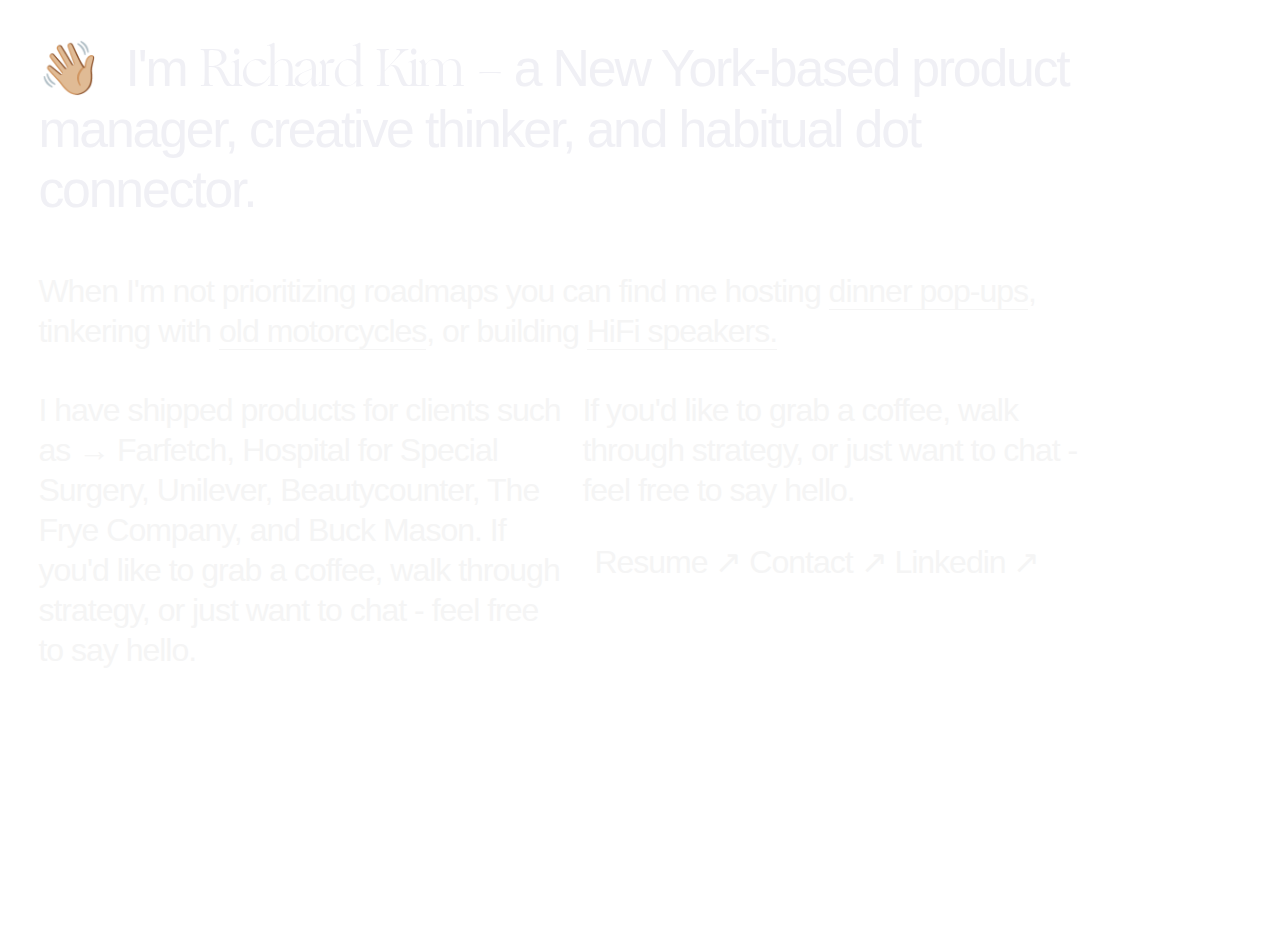
==== commit fc45d09d: "Update index.html" ====
--- a/index.html
+++ b/index.html
@@ -25,11 +25,11 @@
 <body class="body">
   <div class="div-block-2019">
       <p class="paragraph-lrg">
-          👋🏼 &nbsp;I'm<span class="name-hidden"> Richard Kim -</span> a Los Angeles born product manager, creative thinker, and habitual dot connector. Currently working at <a href="https://www.instagram.com/stadiumgoods/?hl=en" target="_blank" class="external">STADIUM GOODS</a> in New York 🗽.
+          👋🏼 &nbsp;I'm<span class="name-hidden"> Richard Kim -</span> a New York-based product manager, creative thinker, and habitual dot connector.
       </p>
       <p class="paragraph-sml">
-          When I'm not prioritizing roadmaps you can find me shooting <span class="hover-title">photography</span><span class="hover-image"><img src="assets/seoul.jpg"></span>, hosting
-          <span class="hover-title">dinner parties</span><span class="hover-image"><img src="assets/ig-1.JPG"></span>, tinkering with 
+          When I'm not prioritizing roadmaps you can find me hosting
+          <span class="hover-title">dinner pop-ups</span><span class="hover-image"><img src="assets/ig-1.JPG"></span>, tinkering with 
           <span class="hover-title">old motorcycles</span><span class="hover-image"><img src="assets/old-motorcycle.JPG"></span>, or building  
           <span class="hover-title">HiFi speakers.</span><span class="hover-image"><img src="assets/RNI-Films-IMG-9827D83F-3AD3-4504-81E4-BA2D8CC9C7A8 2.jpg"></span>
       </p>
@@ -37,7 +37,10 @@
   <div class="div-block-2019 sml">
       <div class="columns w-row">
           <div class="column-5 w-col w-col-6">
-              <p class="paragraph-sml">I have shipped digital products for clients such as → Farfetch, Hospital for Special Surgery, Unilever, Beautycounter, The Frye Company, and Buck Mason. If you'd like to grab a coffee, walk through strategy, or just want to chat - feel free to say hello.</p>
+              <p class="paragraph-sml">I have shipped products for clients such as → Farfetch, Hospital for Special Surgery, Unilever, Beautycounter, The Frye Company, and Buck Mason. If you'd like to grab a coffee, walk through strategy, or just want to chat - feel free to say hello.</p>
+          </div>
+          <div class="column-5 w-col w-col-6">
+              <p class="paragraph-sml">If you'd like to grab a coffee, walk through strategy, or just want to chat - feel free to say hello.</p>
           </div>
           <div class="column-6 w-col w-col-6">
               <p class="paragraph-sml">
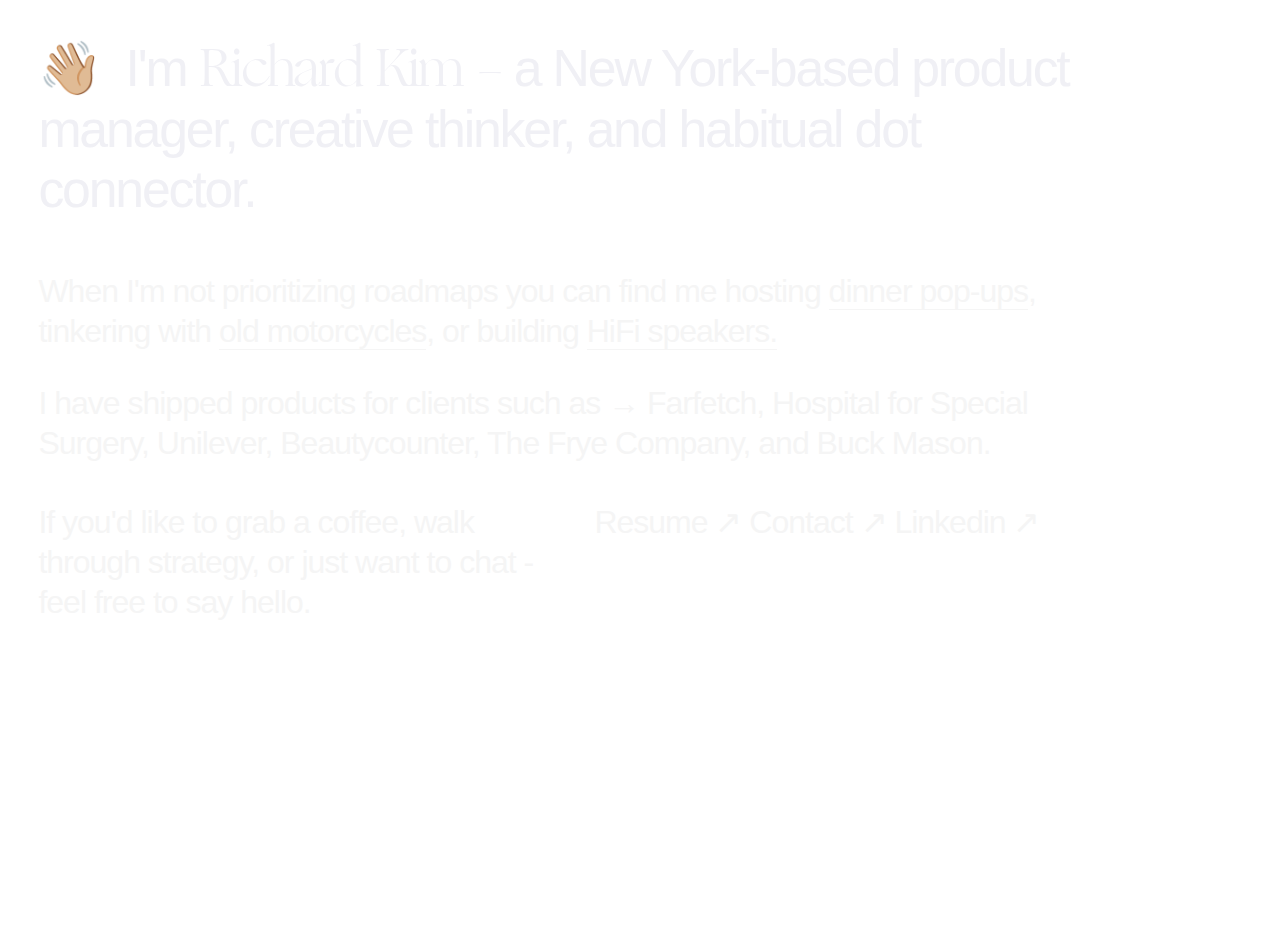
==== commit 83fe7516: "Update index.html" ====
--- a/index.html
+++ b/index.html
@@ -33,12 +33,13 @@
           <span class="hover-title">old motorcycles</span><span class="hover-image"><img src="assets/old-motorcycle.JPG"></span>, or building  
           <span class="hover-title">HiFi speakers.</span><span class="hover-image"><img src="assets/RNI-Films-IMG-9827D83F-3AD3-4504-81E4-BA2D8CC9C7A8 2.jpg"></span>
       </p>
+        <p class="paragraph-sml">
+         I have shipped products for clients such as → Farfetch, Hospital for Special Surgery, Unilever, Beautycounter, The Frye Company, and Buck Mason.
+        </p>
   </div>
   <div class="div-block-2019 sml">
       <div class="columns w-row">
-          <div class="column-5 w-col w-col-6">
-              <p class="paragraph-sml">I have shipped products for clients such as → Farfetch, Hospital for Special Surgery, Unilever, Beautycounter, The Frye Company, and Buck Mason. If you'd like to grab a coffee, walk through strategy, or just want to chat - feel free to say hello.</p>
-          </div>
+
           <div class="column-5 w-col w-col-6">
               <p class="paragraph-sml">If you'd like to grab a coffee, walk through strategy, or just want to chat - feel free to say hello.</p>
           </div>
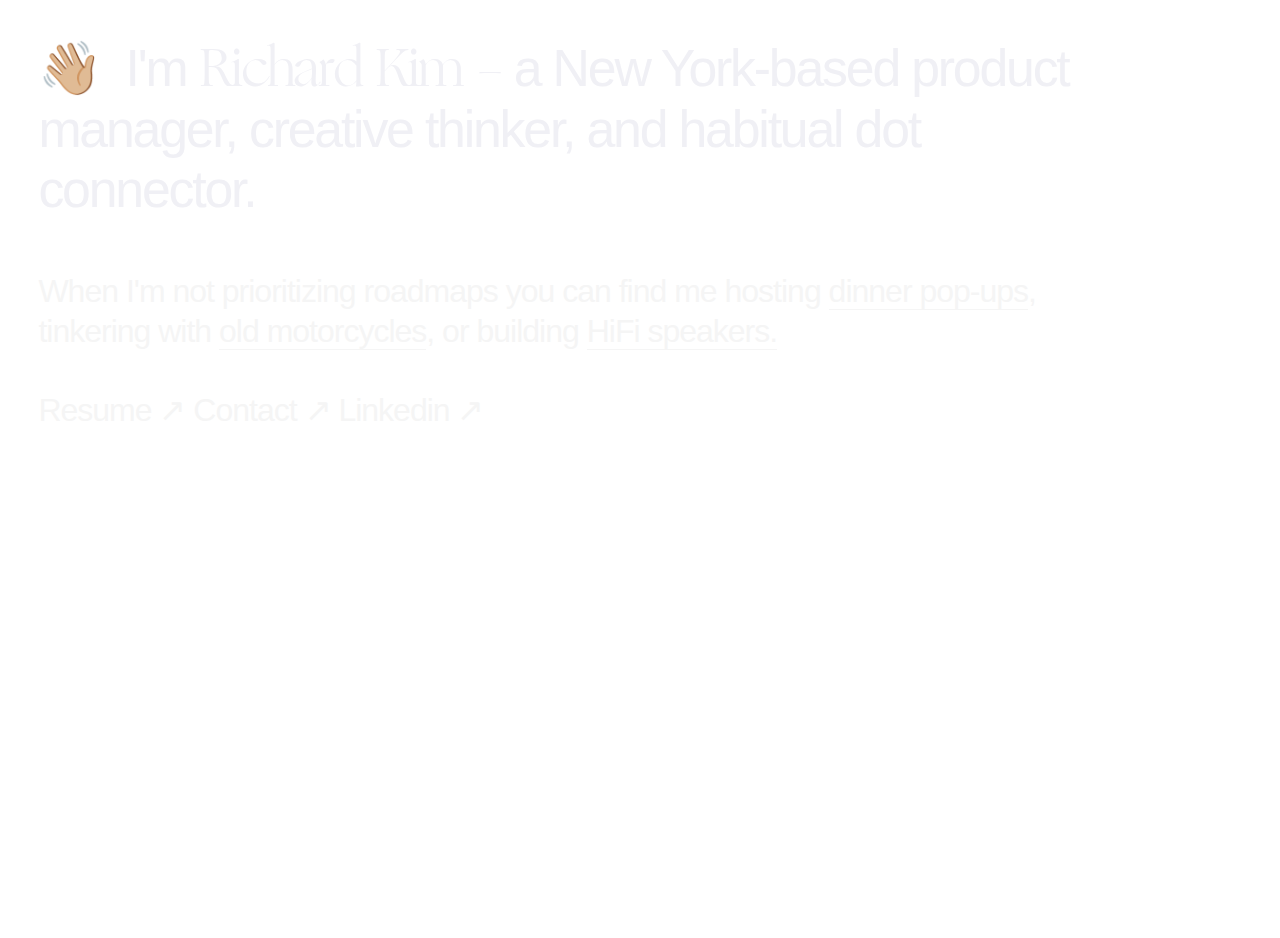
==== commit 0ab54557: "Update index.html" ====
--- a/index.html
+++ b/index.html
@@ -33,17 +33,11 @@
           <span class="hover-title">old motorcycles</span><span class="hover-image"><img src="assets/old-motorcycle.JPG"></span>, or building  
           <span class="hover-title">HiFi speakers.</span><span class="hover-image"><img src="assets/RNI-Films-IMG-9827D83F-3AD3-4504-81E4-BA2D8CC9C7A8 2.jpg"></span>
       </p>
-        <p class="paragraph-sml">
-         I have shipped products for clients such as → Farfetch, Hospital for Special Surgery, Unilever, Beautycounter, The Frye Company, and Buck Mason.
-        </p>
   </div>
   <div class="div-block-2019 sml">
       <div class="columns w-row">
 
           <div class="column-5 w-col w-col-6">
-              <p class="paragraph-sml">If you'd like to grab a coffee, walk through strategy, or just want to chat - feel free to say hello.</p>
-          </div>
-          <div class="column-6 w-col w-col-6">
               <p class="paragraph-sml">
                   <a href="https://drive.google.com/file/d/10Drb95AjwOddddp1iuH8jJJFGaTnSLfr8ZBP/view" class="links-2019">Resume ↗</a>
                   <a href="mailto:richardmskim@gmail.com" class="links-2019">Contact ↗</a>
